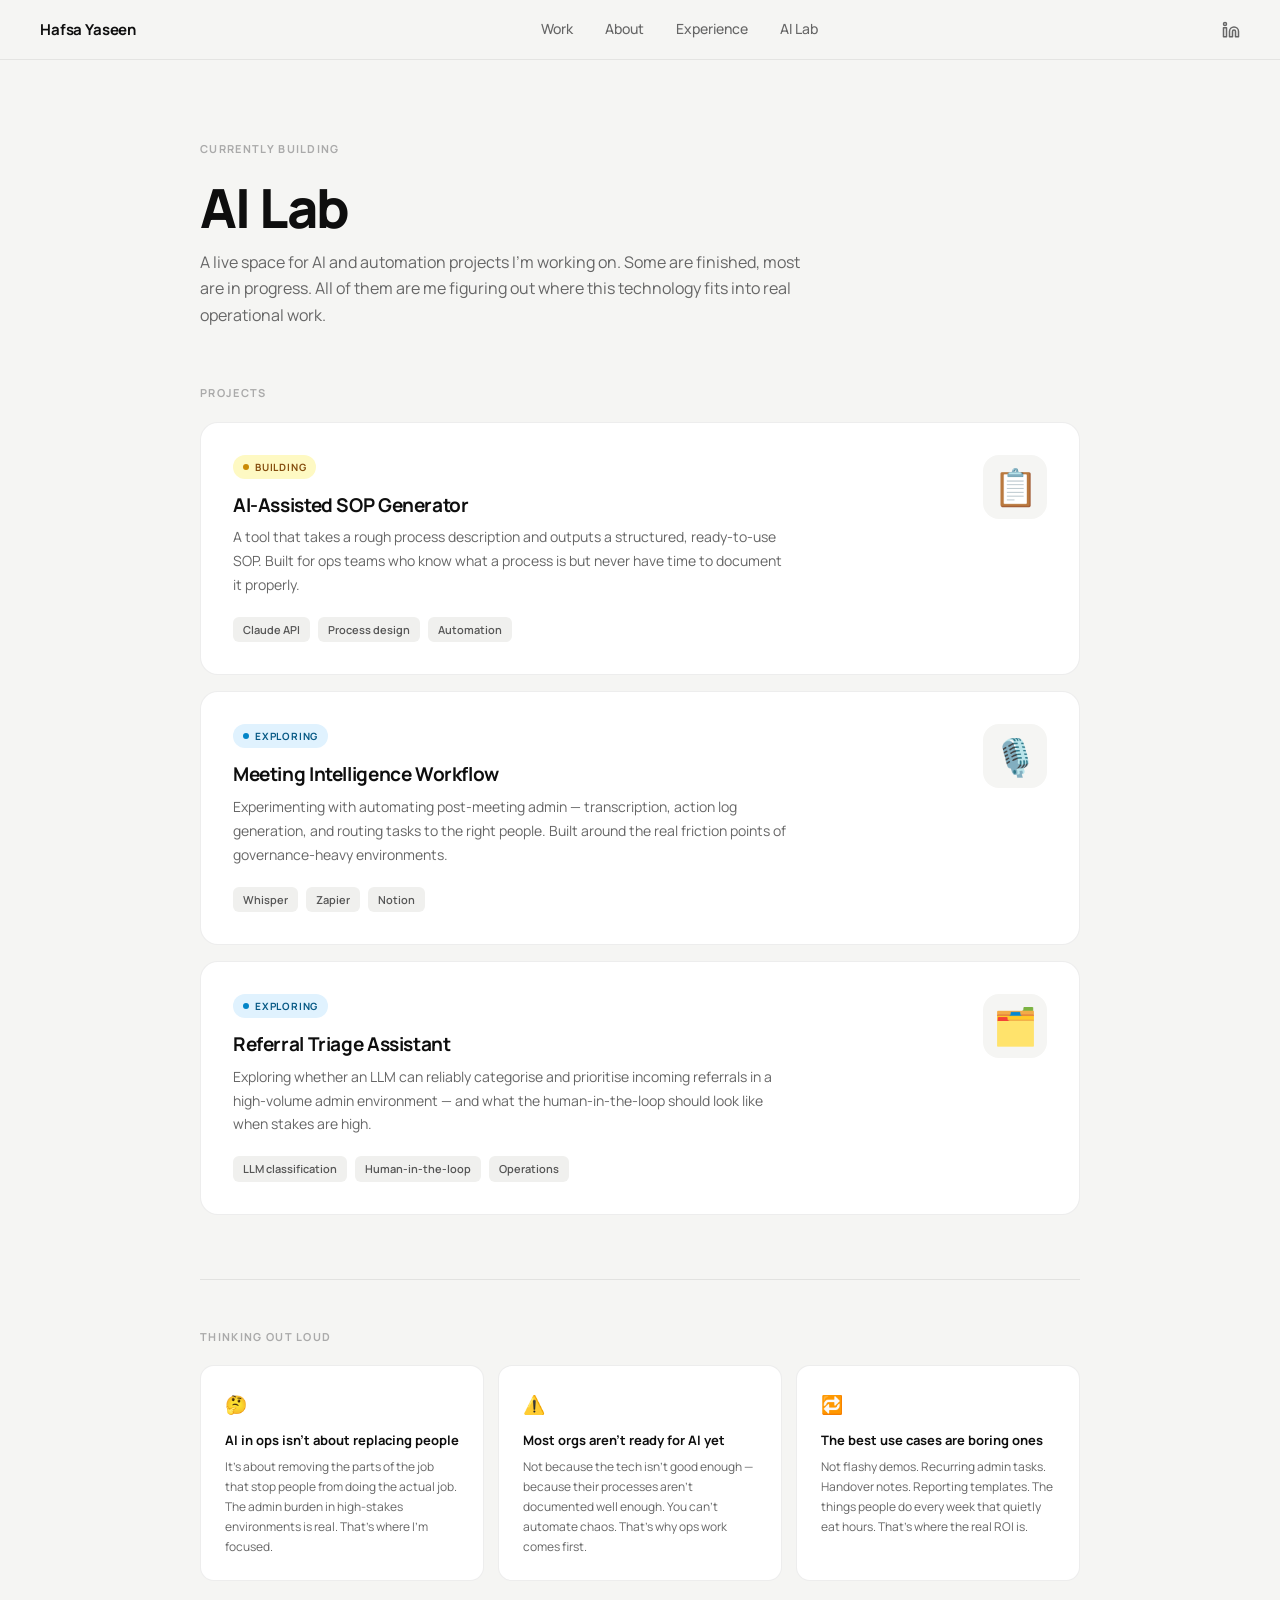
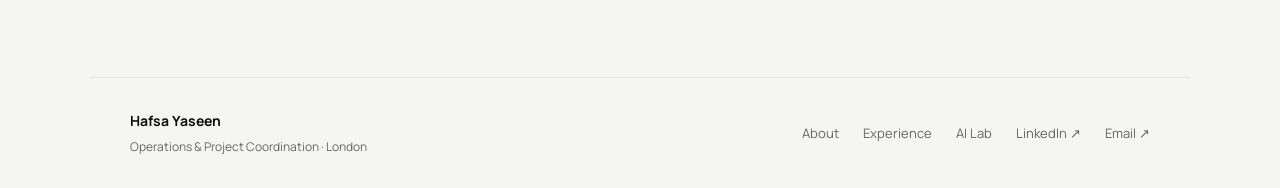
==== ai-projects.html @ c568e9f1 "Initial portfolio commit" ====
<!DOCTYPE html>
<html lang="en">
<head>
  <meta charset="UTF-8">
  <meta name="viewport" content="width=device-width, initial-scale=1.0">
  <title>AI Projects — Hafsa Yaseen</title>
  <meta name="description" content="AI and automation projects Hafsa Yaseen is currently building.">
  <link rel="preconnect" href="https://fonts.googleapis.com">
  <link rel="preconnect" href="https://fonts.gstatic.com" crossorigin>
  <link href="https://fonts.googleapis.com/css2?family=Manrope:wght@400;500;600;700;800&display=swap" rel="stylesheet">
  <link rel="stylesheet" href="style.css">
  <style>
    .page { max-width: 960px; margin: 0 auto; padding: 80px 40px 96px; }

    .page-title {
      font-size: clamp(34px, 5vw, 54px);
      font-weight: 800;
      letter-spacing: -0.03em;
      line-height: 1.1;
      margin-bottom: 12px;
    }

    .page-sub {
      font-size: 16px;
      color: var(--mid);
      margin-bottom: 56px;
      line-height: 1.65;
      max-width: 600px;
    }

    /* ── Status pill ── */
    .status {
      display: inline-flex;
      align-items: center;
      gap: 6px;
      font-size: 10px;
      font-weight: 700;
      text-transform: uppercase;
      letter-spacing: 0.08em;
      padding: 4px 10px;
      border-radius: 100px;
    }
    .status--live { background: #dcfce7; color: #166534; }
    .status--building { background: #fef9c3; color: #854d0e; }
    .status--exploring { background: #e0f2fe; color: #075985; }

    .status-dot {
      width: 6px;
      height: 6px;
      border-radius: 50%;
      flex-shrink: 0;
    }
    .status--live .status-dot { background: #16a34a; }
    .status--building .status-dot { background: #ca8a04; animation: pulse 1.5s ease-in-out infinite; }
    .status--exploring .status-dot { background: #0284c7; }

    @keyframes pulse {
      0%, 100% { opacity: 1; }
      50% { opacity: 0.3; }
    }

    /* ── Project cards ── */
    .ai-grid {
      display: flex;
      flex-direction: column;
      gap: 16px;
      margin-bottom: 64px;
    }

    .ai-card {
      background: #fff;
      border: 1px solid rgba(0,0,0,0.07);
      border-radius: 18px;
      padding: 32px;
      display: grid;
      grid-template-columns: 1fr auto;
      gap: 24px;
      align-items: start;
    }

    .ai-card-left { min-width: 0; }

    .ai-card-top {
      display: flex;
      align-items: center;
      gap: 10px;
      margin-bottom: 14px;
      flex-wrap: wrap;
    }

    .ai-card-title {
      font-size: 19px;
      font-weight: 700;
      letter-spacing: -0.02em;
      color: var(--black);
      margin-bottom: 8px;
      line-height: 1.3;
    }

    .ai-card-desc {
      font-size: 14px;
      color: var(--mid);
      line-height: 1.7;
      margin-bottom: 20px;
      max-width: 560px;
    }

    .ai-tags {
      display: flex;
      flex-wrap: wrap;
      gap: 8px;
    }

    .ai-tag {
      font-size: 11px;
      font-weight: 600;
      color: #555;
      background: #f0f0ee;
      padding: 4px 10px;
      border-radius: 6px;
    }

    .ai-card-icon {
      font-size: 36px;
      flex-shrink: 0;
      width: 64px;
      height: 64px;
      background: #f5f5f3;
      border-radius: 16px;
      display: flex;
      align-items: center;
      justify-content: center;
    }

    /* ── Thinking out loud section ── */
    .thoughts-grid {
      display: grid;
      grid-template-columns: 1fr 1fr 1fr;
      gap: 14px;
    }

    .thought-card {
      background: #fff;
      border: 1px solid rgba(0,0,0,0.07);
      border-radius: 14px;
      padding: 24px;
    }

    .thought-icon { font-size: 18px; margin-bottom: 12px; }
    .thought-title { font-size: 13px; font-weight: 700; color: var(--black); margin-bottom: 8px; line-height: 1.4; }
    .thought-body { font-size: 12px; color: var(--mid); line-height: 1.65; }

    @media (max-width: 700px) {
      .page { padding: 48px 20px 72px; }
      .ai-card { grid-template-columns: 1fr; }
      .ai-card-icon { display: none; }
      .thoughts-grid { grid-template-columns: 1fr; }
    }
  </style>
</head>
<body>

<nav class="nav">
  <a class="nav-logo" href="index.html">Hafsa Yaseen</a>
  <div class="nav-center">
    <a href="index.html#work" class="nav-link">Work</a>
    <a href="about.html" class="nav-link">About</a>
    <a href="experience.html" class="nav-link">Experience</a>
    <a href="ai-projects.html" class="nav-link">AI Lab</a>
  </div>
  <div class="nav-right">
    <a class="nav-icon" href="https://www.linkedin.com/in/-hafsa-yaseen/" target="_blank" rel="noopener" aria-label="LinkedIn">
      <svg width="18" height="18" viewBox="0 0 24 24" fill="none" stroke="currentColor" stroke-width="2" stroke-linecap="round" stroke-linejoin="round"><path d="M16 8a6 6 0 0 1 6 6v7h-4v-7a2 2 0 0 0-2-2 2 2 0 0 0-2 2v7h-4v-7a6 6 0 0 1 6-6z"/><rect x="2" y="9" width="4" height="12"/><circle cx="4" cy="4" r="2"/></svg>
    </a>
  </div>
</nav>

<div class="page">

  <div class="page-label">Currently building</div>
  <h1 class="page-title">AI Lab</h1>
  <p class="page-sub">A live space for AI and automation projects I'm working on. Some are finished, most are in progress. All of them are me figuring out where this technology fits into real operational work.</p>

  <div class="section-label">Projects</div>
  <div class="ai-grid">

    <!-- Project 1 — placeholder, edit as needed -->
    <div class="ai-card">
      <div class="ai-card-left">
        <div class="ai-card-top">
          <span class="status status--building"><span class="status-dot"></span>Building</span>
        </div>
        <div class="ai-card-title">AI-Assisted SOP Generator</div>
        <div class="ai-card-desc">A tool that takes a rough process description and outputs a structured, ready-to-use SOP. Built for ops teams who know what a process is but never have time to document it properly.</div>
        <div class="ai-tags">
          <span class="ai-tag">Claude API</span>
          <span class="ai-tag">Process design</span>
          <span class="ai-tag">Automation</span>
        </div>
      </div>
      <div class="ai-card-icon">📋</div>
    </div>

    <!-- Project 2 — placeholder -->
    <div class="ai-card">
      <div class="ai-card-left">
        <div class="ai-card-top">
          <span class="status status--exploring"><span class="status-dot"></span>Exploring</span>
        </div>
        <div class="ai-card-title">Meeting Intelligence Workflow</div>
        <div class="ai-card-desc">Experimenting with automating post-meeting admin — transcription, action log generation, and routing tasks to the right people. Built around the real friction points of governance-heavy environments.</div>
        <div class="ai-tags">
          <span class="ai-tag">Whisper</span>
          <span class="ai-tag">Zapier</span>
          <span class="ai-tag">Notion</span>
        </div>
      </div>
      <div class="ai-card-icon">🎙️</div>
    </div>

    <!-- Project 3 — placeholder -->
    <div class="ai-card">
      <div class="ai-card-left">
        <div class="ai-card-top">
          <span class="status status--exploring"><span class="status-dot"></span>Exploring</span>
        </div>
        <div class="ai-card-title">Referral Triage Assistant</div>
        <div class="ai-card-desc">Exploring whether an LLM can reliably categorise and prioritise incoming referrals in a high-volume admin environment — and what the human-in-the-loop should look like when stakes are high.</div>
        <div class="ai-tags">
          <span class="ai-tag">LLM classification</span>
          <span class="ai-tag">Human-in-the-loop</span>
          <span class="ai-tag">Operations</span>
        </div>
      </div>
      <div class="ai-card-icon">🗂️</div>
    </div>

  </div>

  <div class="divider"></div>

  <div class="section-label">Thinking out loud</div>
  <div class="thoughts-grid">
    <div class="thought-card">
      <div class="thought-icon">🤔</div>
      <div class="thought-title">AI in ops isn't about replacing people</div>
      <div class="thought-body">It's about removing the parts of the job that stop people from doing the actual job. The admin burden in high-stakes environments is real. That's where I'm focused.</div>
    </div>
    <div class="thought-card">
      <div class="thought-icon">⚠️</div>
      <div class="thought-title">Most orgs aren't ready for AI yet</div>
      <div class="thought-body">Not because the tech isn't good enough — because their processes aren't documented well enough. You can't automate chaos. That's why ops work comes first.</div>
    </div>
    <div class="thought-card">
      <div class="thought-icon">🔁</div>
      <div class="thought-title">The best use cases are boring ones</div>
      <div class="thought-body">Not flashy demos. Recurring admin tasks. Handover notes. Reporting templates. The things people do every week that quietly eat hours. That's where the real ROI is.</div>
    </div>
  </div>

</div>

<footer class="site-footer">
  <div class="footer-l">
    <span class="footer-name">Hafsa Yaseen</span>
    <span class="footer-role">Operations &amp; Project Coordination · London</span>
  </div>
  <div class="footer-r">
    <a href="about.html">About</a>
    <a href="experience.html">Experience</a>
    <a href="ai-projects.html">AI Lab</a>
    <a href="https://www.linkedin.com/in/-hafsa-yaseen/" target="_blank" rel="noopener">LinkedIn ↗</a>
    <a href="mailto:hafsayaseen@gmail.com">Email ↗</a>
  </div>
</footer>

</body>
</html>
---- style.css ----
*, *::before, *::after { box-sizing: border-box; margin: 0; padding: 0; }

:root {
  --bg: #f5f5f3;
  --black: #0e0e0e;
  --mid: #666;
  --light: #aaa;
  --nav-h: 60px;
}

body {
  font-family: 'Manrope', sans-serif;
  background: var(--bg);
  color: var(--black);
  font-size: 15px;
  line-height: 1.6;
  -webkit-font-smoothing: antialiased;
}

a { text-decoration: none; color: inherit; }

/* ── NAV ── */
.nav {
  position: sticky;
  top: 0;
  z-index: 100;
  height: var(--nav-h);
  background: var(--bg);
  display: flex;
  align-items: center;
  justify-content: space-between;
  padding: 0 40px;
  border-bottom: 1px solid rgba(0,0,0,0.07);
}

.nav-logo {
  font-weight: 700;
  font-size: 15px;
  letter-spacing: -0.01em;
  color: var(--black);
}

.nav-center {
  display: flex;
  gap: 32px;
}

.nav-link {
  font-size: 14px;
  font-weight: 500;
  color: var(--mid);
  transition: color 0.18s;
}
.nav-link:hover { color: var(--black); }

.nav-right {
  display: flex;
  gap: 16px;
  align-items: center;
}

.nav-icon {
  color: var(--mid);
  transition: color 0.18s;
  display: flex;
  align-items: center;
}
.nav-icon:hover { color: var(--black); }

/* ── SHARED LABELS ── */
.page-label,
.section-label,
.sec-label,
.section-eyebrow {
  font-size: 11px;
  font-weight: 700;
  text-transform: uppercase;
  letter-spacing: 0.12em;
  color: var(--light);
  margin-bottom: 20px;
}

/* ── DIVIDER ── */
.divider { height: 1px; background: rgba(0,0,0,0.08); margin: 48px 0; }

/* ── FOOTER ── */
.site-footer {
  border-top: 1px solid rgba(0,0,0,0.08);
  display: flex;
  align-items: center;
  justify-content: space-between;
  padding: 32px 40px;
  max-width: 1100px;
  margin: 0 auto;
}

.footer-l {
  display: flex;
  flex-direction: column;
  gap: 4px;
}

.footer-name {
  font-size: 14px;
  font-weight: 700;
}

.footer-role {
  font-size: 12px;
  color: var(--mid);
}

.footer-r {
  display: flex;
  gap: 24px;
  font-size: 13px;
  color: var(--mid);
}

.footer-r a { transition: color 0.18s; }
.footer-r a:hover { color: var(--black); }

/* ── HERO ── */
.hero {
  max-width: 1100px;
  margin: 0 auto;
  padding: 80px 40px 56px;
  display: flex;
  align-items: center;
  gap: 64px;
}

.hero-text {
  flex: 1;
  min-width: 0;
}

.hero-photo-wrap {
  flex-shrink: 0;
}

.hero-photo {
  width: 220px;
  height: 220px;
  border-radius: 50%;
  object-fit: cover;
  object-position: center top;
  display: block;
}

.hero-hi {
  font-size: clamp(34px, 5vw, 54px);
  font-weight: 800;
  letter-spacing: -0.03em;
  line-height: 1.1;
  margin-bottom: 24px;
}

.hero-wave {
  display: inline-block;
  animation: wave 2.5s ease-in-out infinite;
  transform-origin: 70% 70%;
}

@keyframes wave {
  0%, 100% { transform: rotate(0deg); }
  20%       { transform: rotate(20deg); }
  40%       { transform: rotate(-10deg); }
  60%       { transform: rotate(14deg); }
  80%       { transform: rotate(-8deg); }
}

.hero-lead {
  font-size: clamp(16px, 2.2vw, 19px);
  font-weight: 400;
  color: #333;
  max-width: 620px;
  margin-bottom: 12px;
  line-height: 1.65;
}

.hero-lead strong { font-weight: 700; }

.hero-tagline {
  font-size: 15px;
  color: var(--mid);
  max-width: 540px;
  margin-bottom: 36px;
}

.hero-meta {
  display: flex;
  align-items: center;
  gap: 10px;
  font-size: 11px;
  color: var(--light);
  font-weight: 600;
  text-transform: uppercase;
  letter-spacing: 0.1em;
}
.hero-dot { opacity: 0.5; }

/* ── WORK SECTION ── */
.work {
  max-width: 1100px;
  margin: 0 auto;
  padding: 0 40px 80px;
}

/* ── PROJECT GRID ── */
.proj-grid {
  display: grid;
  grid-template-columns: repeat(2, 1fr);
  gap: 16px;
}

/* ── PROJECT CARD ── */
.pc {
  display: flex;
  flex-direction: column;
  border-radius: 18px;
  padding: 28px;
  min-height: 300px;
  cursor: pointer;
  transition: transform 0.2s ease, box-shadow 0.2s ease;
  text-decoration: none;
  color: #0e0e0e;
}

.pc:hover {
  transform: translateY(-5px);
  box-shadow: 0 20px 56px rgba(0,0,0,0.13);
}

.pc--orange { background: #ff8e58; }
.pc--teal   { background: #3ecfb2; }
.pc--purple { background: #c4aef5; }
.pc--rose   { background: #f7b0cc; }
.pc--yellow { background: #f7d060; }

.pc--wide { grid-column: 1 / -1; }

.pc-head {
  display: flex;
  align-items: center;
  justify-content: space-between;
}

.pc-badge {
  font-size: 11px;
  font-weight: 700;
  text-transform: uppercase;
  letter-spacing: 0.08em;
  background: rgba(0,0,0,0.1);
  padding: 4px 11px;
  border-radius: 100px;
}

.pc-year {
  font-size: 12px;
  font-weight: 600;
  opacity: 0.55;
}

.pc-body {
  flex: 1;
  padding: 22px 0 18px;
}

.pc-title {
  font-size: clamp(18px, 2vw, 22px);
  font-weight: 700;
  letter-spacing: -0.025em;
  line-height: 1.25;
  margin-bottom: 10px;
}

.pc-desc {
  font-size: 14px;
  line-height: 1.58;
  opacity: 0.72;
  max-width: 500px;
}

.pc-foot {
  display: flex;
  align-items: center;
  justify-content: space-between;
  padding-top: 16px;
  border-top: 1px solid rgba(0,0,0,0.1);
  margin-top: auto;
}

.pc-org {
  font-size: 12px;
  font-weight: 600;
  opacity: 0.65;
}

.pc-arrow {
  font-size: 13px;
  font-weight: 700;
}

/* ── SKILLS STRIP ── */
.skills-strip {
  max-width: 1100px;
  margin: 0 auto;
  padding: 0 40px 80px;
}

.skills-row {
  display: flex;
  flex-wrap: wrap;
  gap: 10px;
}

.skill-pill {
  font-size: 13px;
  font-weight: 500;
  padding: 8px 16px;
  border-radius: 100px;
  background: #e8e8e6;
  color: #333;
}

/* ── RESPONSIVE ── */
@media (max-width: 800px) {
  .nav { padding: 0 20px; }
  .nav-center { gap: 20px; }
  .hero { padding: 48px 20px 36px; flex-direction: column-reverse; gap: 32px; }
  .hero-photo { width: 140px; height: 140px; }
  .work { padding: 0 20px 60px; }
  .proj-grid { grid-template-columns: 1fr; }
  .pc--wide { grid-column: 1; }
  .skills-strip { padding: 0 20px 60px; }
  .site-footer { flex-direction: column; align-items: flex-start; gap: 20px; padding: 24px 20px; }
  .footer-r { flex-wrap: wrap; gap: 16px; }
}
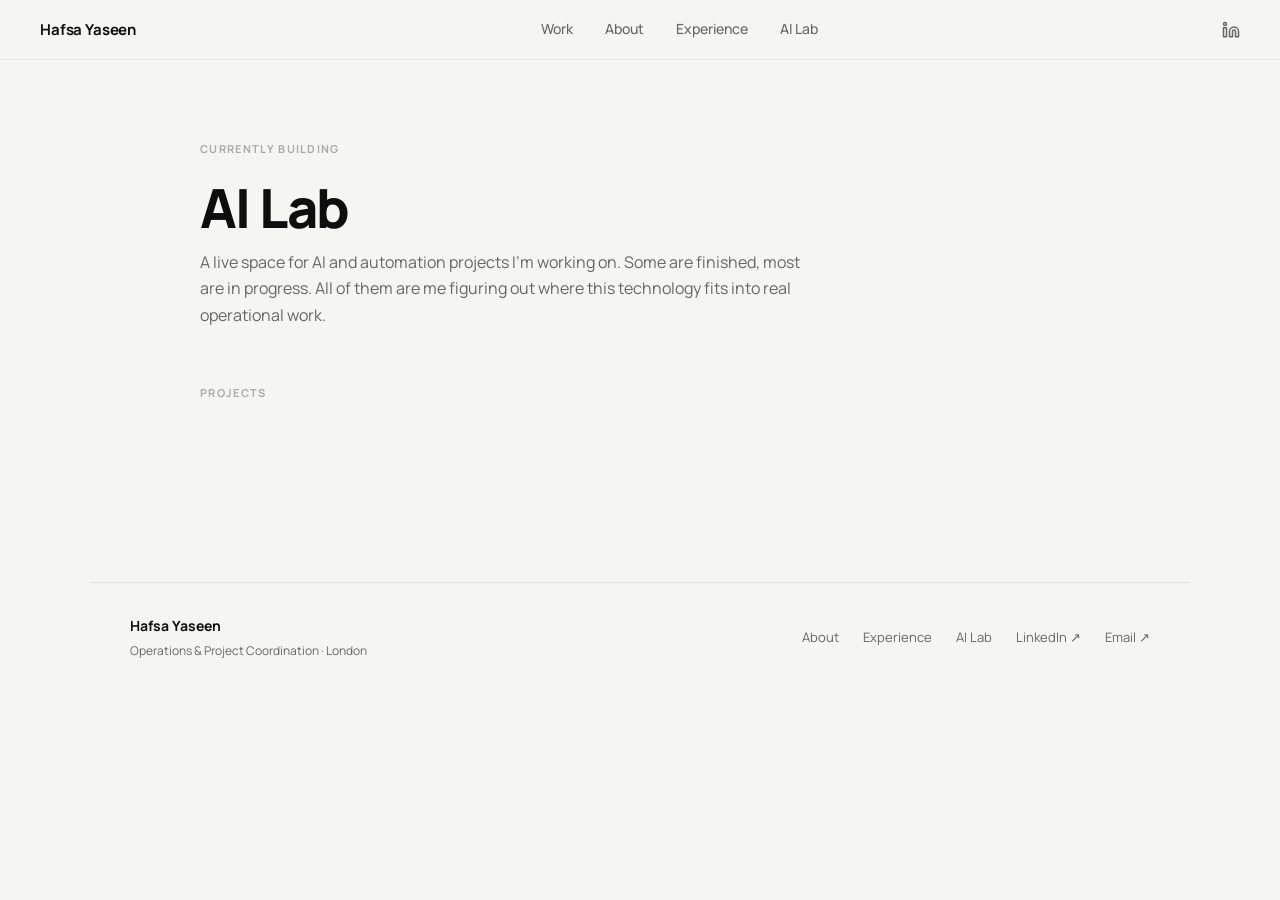
==== commit 04d2f72f: "Empty AI Lab page" ====
--- a/ai-projects.html
+++ b/ai-projects.html
@@ -183,79 +183,7 @@
 
   <div class="section-label">Projects</div>
   <div class="ai-grid">
-
-    <!-- Project 1 — placeholder, edit as needed -->
-    <div class="ai-card">
-      <div class="ai-card-left">
-        <div class="ai-card-top">
-          <span class="status status--building"><span class="status-dot"></span>Building</span>
-        </div>
-        <div class="ai-card-title">AI-Assisted SOP Generator</div>
-        <div class="ai-card-desc">A tool that takes a rough process description and outputs a structured, ready-to-use SOP. Built for ops teams who know what a process is but never have time to document it properly.</div>
-        <div class="ai-tags">
-          <span class="ai-tag">Claude API</span>
-          <span class="ai-tag">Process design</span>
-          <span class="ai-tag">Automation</span>
-        </div>
-      </div>
-      <div class="ai-card-icon">📋</div>
-    </div>
-
-    <!-- Project 2 — placeholder -->
-    <div class="ai-card">
-      <div class="ai-card-left">
-        <div class="ai-card-top">
-          <span class="status status--exploring"><span class="status-dot"></span>Exploring</span>
-        </div>
-        <div class="ai-card-title">Meeting Intelligence Workflow</div>
-        <div class="ai-card-desc">Experimenting with automating post-meeting admin — transcription, action log generation, and routing tasks to the right people. Built around the real friction points of governance-heavy environments.</div>
-        <div class="ai-tags">
-          <span class="ai-tag">Whisper</span>
-          <span class="ai-tag">Zapier</span>
-          <span class="ai-tag">Notion</span>
-        </div>
-      </div>
-      <div class="ai-card-icon">🎙️</div>
-    </div>
-
-    <!-- Project 3 — placeholder -->
-    <div class="ai-card">
-      <div class="ai-card-left">
-        <div class="ai-card-top">
-          <span class="status status--exploring"><span class="status-dot"></span>Exploring</span>
-        </div>
-        <div class="ai-card-title">Referral Triage Assistant</div>
-        <div class="ai-card-desc">Exploring whether an LLM can reliably categorise and prioritise incoming referrals in a high-volume admin environment — and what the human-in-the-loop should look like when stakes are high.</div>
-        <div class="ai-tags">
-          <span class="ai-tag">LLM classification</span>
-          <span class="ai-tag">Human-in-the-loop</span>
-          <span class="ai-tag">Operations</span>
-        </div>
-      </div>
-      <div class="ai-card-icon">🗂️</div>
-    </div>
-
-  </div>
-
-  <div class="divider"></div>
-
-  <div class="section-label">Thinking out loud</div>
-  <div class="thoughts-grid">
-    <div class="thought-card">
-      <div class="thought-icon">🤔</div>
-      <div class="thought-title">AI in ops isn't about replacing people</div>
-      <div class="thought-body">It's about removing the parts of the job that stop people from doing the actual job. The admin burden in high-stakes environments is real. That's where I'm focused.</div>
-    </div>
-    <div class="thought-card">
-      <div class="thought-icon">⚠️</div>
-      <div class="thought-title">Most orgs aren't ready for AI yet</div>
-      <div class="thought-body">Not because the tech isn't good enough — because their processes aren't documented well enough. You can't automate chaos. That's why ops work comes first.</div>
-    </div>
-    <div class="thought-card">
-      <div class="thought-icon">🔁</div>
-      <div class="thought-title">The best use cases are boring ones</div>
-      <div class="thought-body">Not flashy demos. Recurring admin tasks. Handover notes. Reporting templates. The things people do every week that quietly eat hours. That's where the real ROI is.</div>
-    </div>
+    <!-- Projects coming soon -->
   </div>
 
 </div>
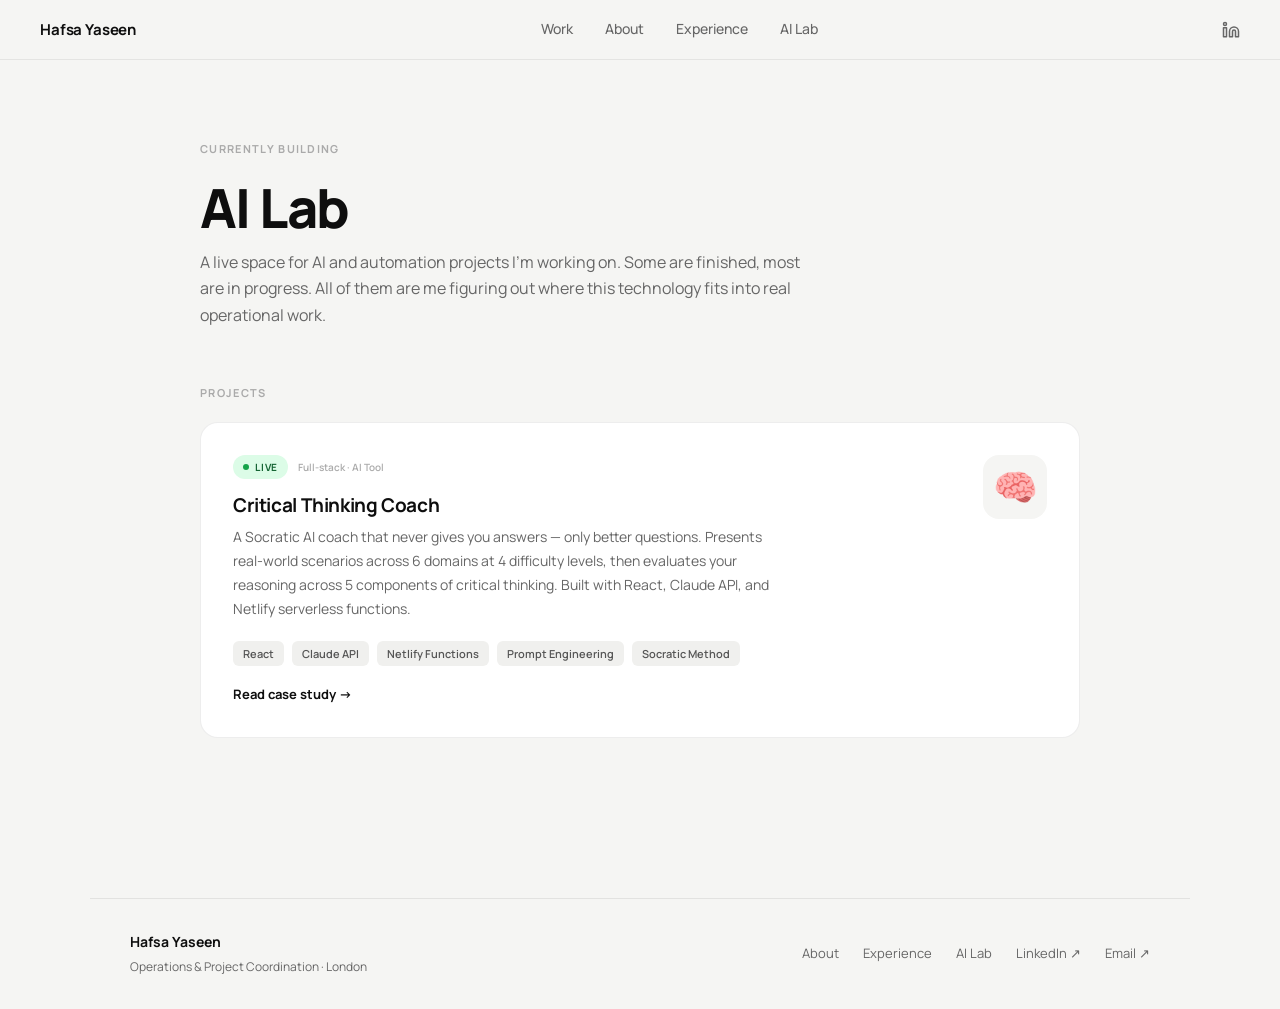
==== commit ab2bc4c3: "Add Critical Thinking Coach case study to AI Lab Co-Authored-By: Claude Sonnet 4.6 <noreply@anthropi" ====
--- a/ai-projects.html
+++ b/ai-projects.html
@@ -183,7 +183,36 @@
 
   <div class="section-label">Projects</div>
   <div class="ai-grid">
-    <!-- Projects coming soon -->
+
+    <a href="ai-ct-coach.html" style="text-decoration:none;color:inherit;">
+      <div class="ai-card" style="transition:transform 0.18s,box-shadow 0.18s;cursor:pointer;"
+        onmouseenter="this.style.transform='translateY(-4px)';this.style.boxShadow='0 8px 32px rgba(0,0,0,0.09)'"
+        onmouseleave="this.style.transform='translateY(0)';this.style.boxShadow='none'">
+        <div class="ai-card-left">
+          <div class="ai-card-top">
+            <span class="status status--live">
+              <span class="status-dot"></span>
+              Live
+            </span>
+            <span style="font-size:10px;color:#aaa;font-weight:600;">Full-stack · AI Tool</span>
+          </div>
+          <h3 class="ai-card-title">Critical Thinking Coach</h3>
+          <p class="ai-card-desc">A Socratic AI coach that never gives you answers — only better questions. Presents real-world scenarios across 6 domains at 4 difficulty levels, then evaluates your reasoning across 5 components of critical thinking. Built with React, Claude API, and Netlify serverless functions.</p>
+          <div class="ai-tags">
+            <span class="ai-tag">React</span>
+            <span class="ai-tag">Claude API</span>
+            <span class="ai-tag">Netlify Functions</span>
+            <span class="ai-tag">Prompt Engineering</span>
+            <span class="ai-tag">Socratic Method</span>
+          </div>
+          <div style="margin-top:18px;font-size:13px;font-weight:700;color:#0e0e0e;">
+            Read case study →
+          </div>
+        </div>
+        <div class="ai-card-icon">🧠</div>
+      </div>
+    </a>
+
   </div>
 
 </div>
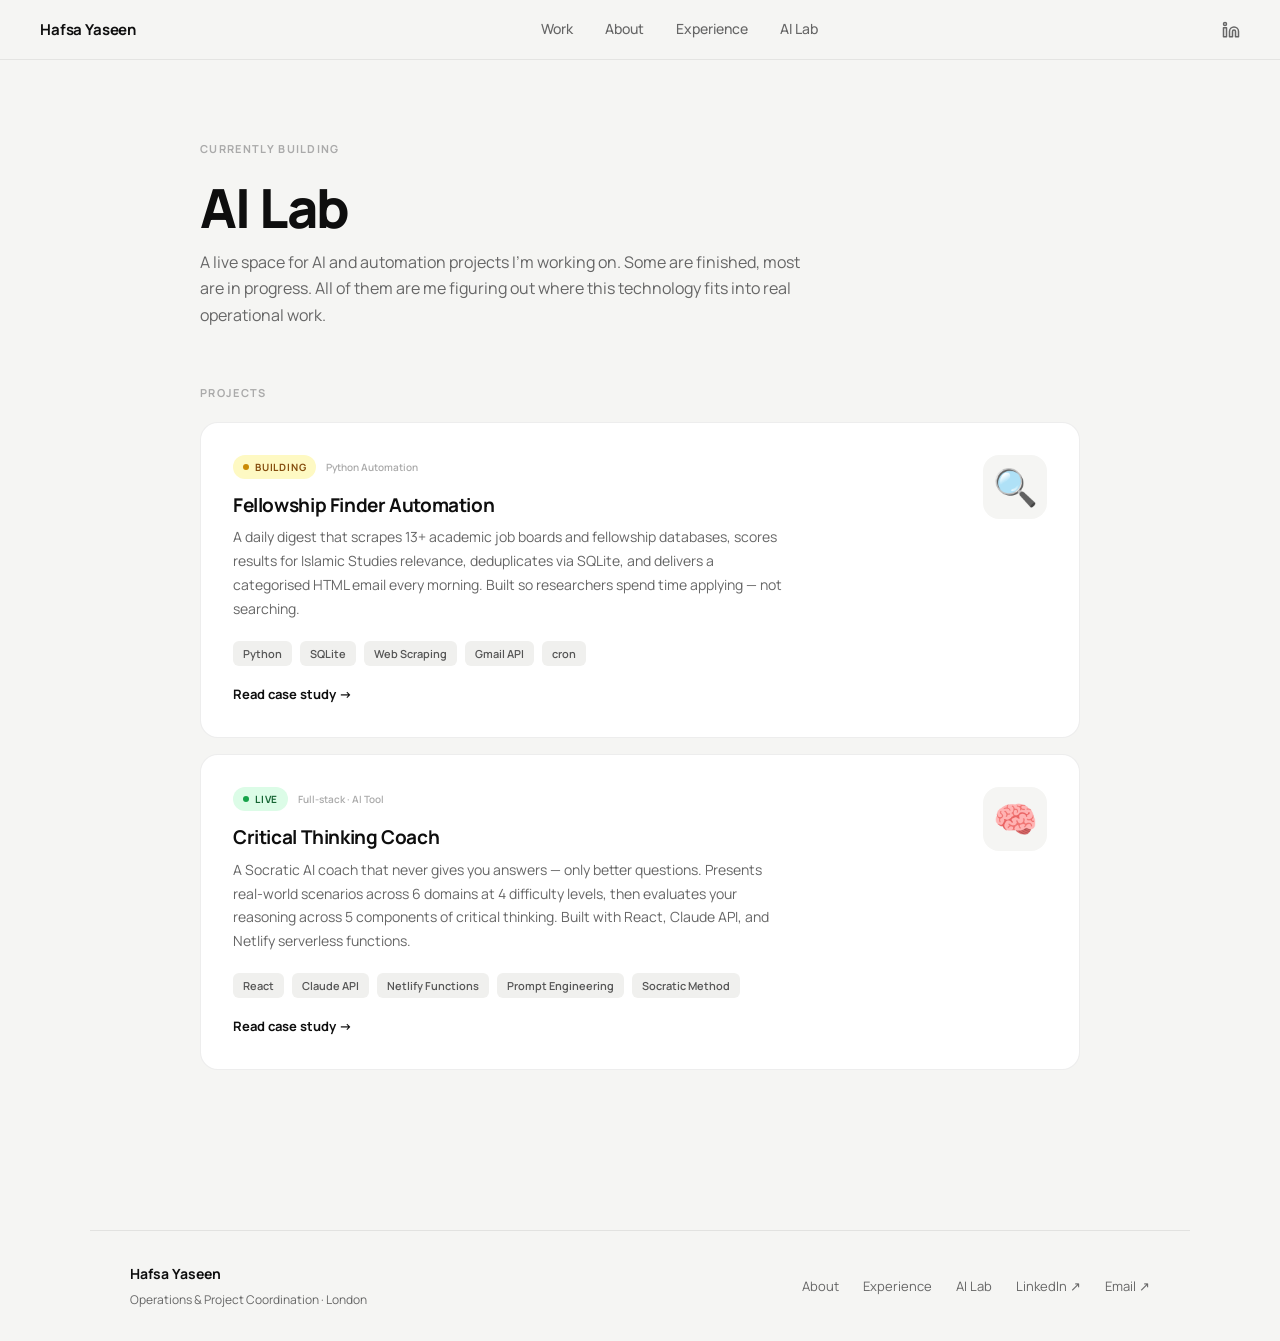
==== commit 17417c4e: "Add Fellowship Finder Automation case study to AI Lab Co-Authored-By: Claude Sonnet 4.6 <noreply@ant" ====
--- a/ai-projects.html
+++ b/ai-projects.html
@@ -184,6 +184,32 @@
   <div class="section-label">Projects</div>
   <div class="ai-grid">
 
+    <a href="ai-fellowship-finder.html" style="text-decoration:none;color:inherit;">
+      <div class="ai-card" style="transition:transform 0.18s,box-shadow 0.18s;cursor:pointer;"
+        onmouseenter="this.style.transform='translateY(-4px)';this.style.boxShadow='0 8px 32px rgba(0,0,0,0.09)'"
+        onmouseleave="this.style.transform='translateY(0)';this.style.boxShadow='none'">
+        <div class="ai-card-left">
+          <div class="ai-card-top">
+            <span class="status status--building"><span class="status-dot"></span>Building</span>
+            <span style="font-size:10px;color:#aaa;font-weight:600;">Python Automation</span>
+          </div>
+          <h3 class="ai-card-title">Fellowship Finder Automation</h3>
+          <p class="ai-card-desc">A daily digest that scrapes 13+ academic job boards and fellowship databases, scores results for Islamic Studies relevance, deduplicates via SQLite, and delivers a categorised HTML email every morning. Built so researchers spend time applying — not searching.</p>
+          <div class="ai-tags">
+            <span class="ai-tag">Python</span>
+            <span class="ai-tag">SQLite</span>
+            <span class="ai-tag">Web Scraping</span>
+            <span class="ai-tag">Gmail API</span>
+            <span class="ai-tag">cron</span>
+          </div>
+          <div style="margin-top:18px;font-size:13px;font-weight:700;color:#0e0e0e;">
+            Read case study →
+          </div>
+        </div>
+        <div class="ai-card-icon">🔍</div>
+      </div>
+    </a>
+
     <a href="ai-ct-coach.html" style="text-decoration:none;color:inherit;">
       <div class="ai-card" style="transition:transform 0.18s,box-shadow 0.18s;cursor:pointer;"
         onmouseenter="this.style.transform='translateY(-4px)';this.style.boxShadow='0 8px 32px rgba(0,0,0,0.09)'"
